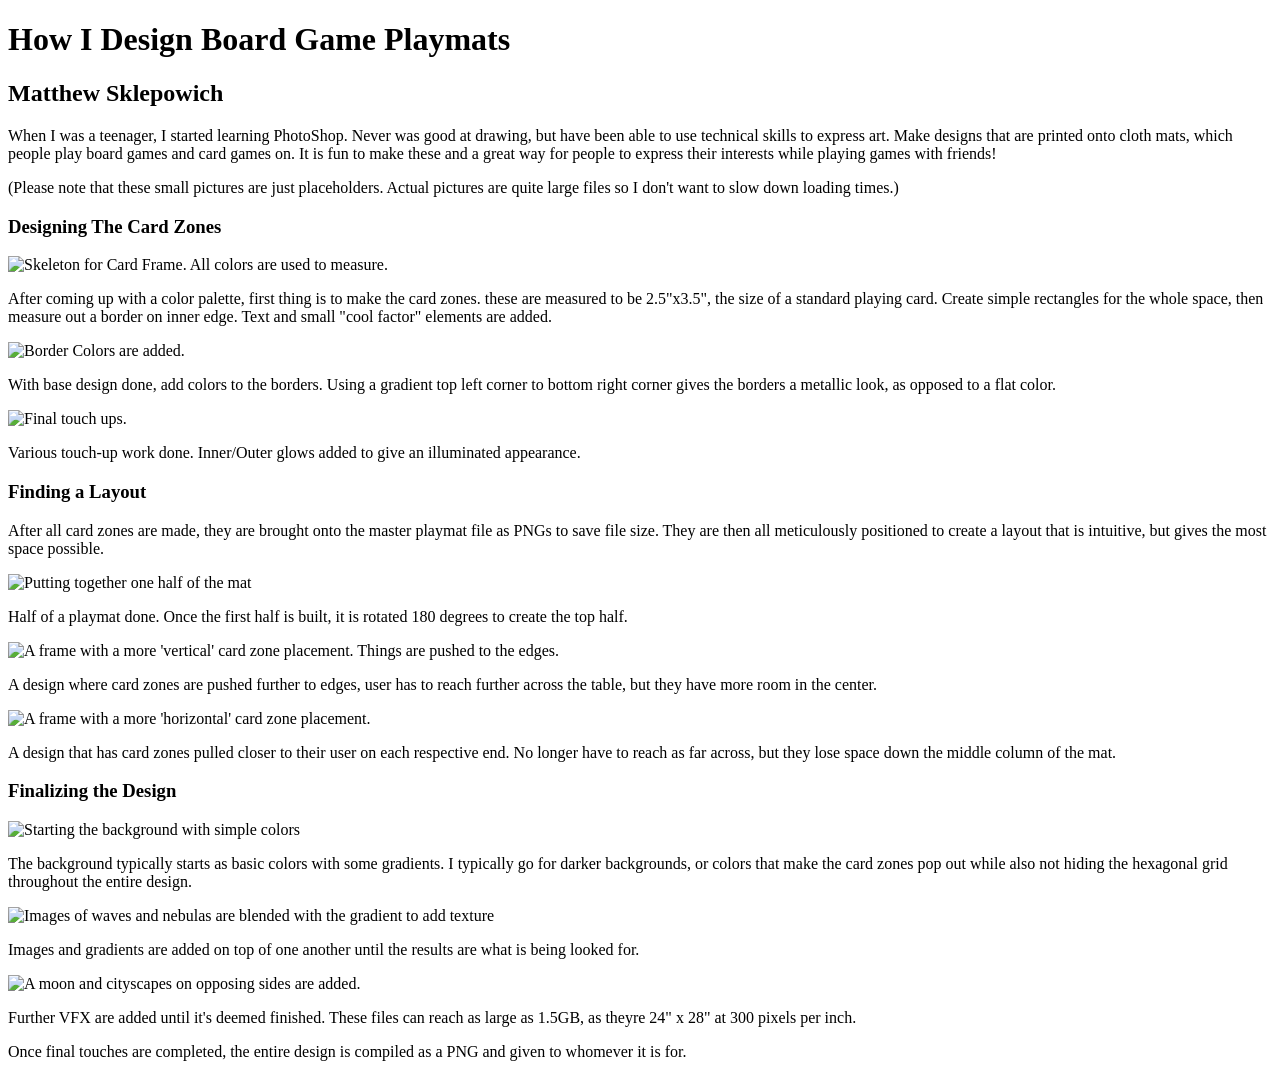
==== index.html @ 37812622 "index.html and images uploaded" ====
<!DOCTYPE html>
<html lang="en">
<head>
    <meta charset="UTF-8">
    <meta http-equiv="X-UA-Compatible" content="IE=edge">
    <meta name="viewport" content="width=device-width, initial-scale=1.0">
    <title>Board Game Production</title>
</head>
<body>
    <h1>How I Design Board Game Playmats</h1>
    <h2>Matthew Sklepowich</h2>

    <!-- Intro section, describe why I make these-->
    <div class="intro">
        <p>When I was a teenager, I started learning PhotoShop. Never was good at drawing, but have been able to use technical skills to express art. Make designs that are printed onto cloth mats, which people play board games and card games on. It is fun to make these and a great way for people to express their interests while playing games with friends!</p>
        <p>(Please note that these small pictures are just placeholders. Actual pictures are quite large files so I don't want to slow down loading times.)</p>
    </div>
    
    <!-- Card Zone Section, the process of making 1 specific zone-->
    <div class="cardzone">
        <h3>Designing The Card Zones</h3>
        <div class="left">
            <img src="/board-game-production/images/cc1preview.png" alt="Skeleton for Card Frame. All colors are used to measure.">
            <p>After coming up with a color palette, first thing is to make the card zones. these are measured to be 2.5"x3.5", the size of a standard playing card. Create simple rectangles for the whole space, then measure out a border on inner edge. Text and small "cool factor" elements are added.</p>
        </div>
        <div class="middle">
            <img src="/board-game-production/images/cc2preview.png" alt="Border Colors are added.">
            <p>With base design done, add colors to the borders. Using a gradient top left corner to bottom right corner gives the borders a metallic look, as opposed to a flat color.</p>
        </div>
        <div class="right">
            <img src="/board-game-production/images/cc3preview.png" alt="Final touch ups.">
            <p>Various touch-up work done. Inner/Outer glows added to give an illuminated appearance. </p>
        </div>
    </div>

    <!-- Playmat Layout Section, putting the pieces together-->
    <div class="pmlayout">
        <h3>Finding a Layout</h3>
        <p>After all card zones are made, they are brought onto the master playmat file as PNGs to save file size. They are then all meticulously positioned to create a layout that is intuitive, but gives the most space possible. </p>
        <div class="left">
            <img src="/board-game-production/images/halfplaymatpreview.png" alt="Putting together one half of the mat">
            <p>Half of a playmat done. Once the first half is built, it is rotated 180 degrees to create the top half.</p>
        </div>
        <div class="middle">
            <img src="/board-game-production/images/horizontalplaymatpreview.png" alt="A frame with a more 'vertical' card zone placement. Things are pushed to the edges.">
            <p>A design where card zones are pushed further to edges, user has to reach further across the table, but they have more room in the center.</p>
        </div>
        <div class="right">
            <img src="/board-game-production/images/verticalplaymatpreview.png" alt="A frame with a more 'horizontal' card zone placement.">
            <p>A design that has card zones pulled closer to their user on each respective end. No longer have to reach as far across, but they lose space down the middle column of the mat.</p>
        </div>
    </div>

    <!-- Finishing Touches Section-->
    <div class="touchup">
        <h3>Finalizing the Design</h3>
        <div class="left">
            <img src="/board-game-production/images/playmat1preview.png" alt="Starting the background with simple colors">
            <p>The background typically starts as basic colors with some gradients. I typically go for darker backgrounds, or colors that make the card zones pop out while also not hiding the hexagonal grid throughout the entire design.</p>
        </div>
        <div class="middle">
            <img src="/board-game-production/images/playmat2preview.png" alt="Images of waves and nebulas are blended with the gradient to add texture">
            <p>Images and gradients are added on top of one another until the results are what is being looked for.</p>
        </div>
        <div class="right">
            <img src="/board-game-production/images/playmat3preview.png" alt="A moon and cityscapes on opposing sides are added.">
            <p>Further VFX are added until it's deemed finished. These files can reach as large as 1.5GB, as theyre 24" x 28" at 300 pixels per inch.</p>
        </div>
        <p>Once final touches are completed, the entire design is compiled as a PNG and given to whomever it is for.</p>
    </div>
</body>
</html>
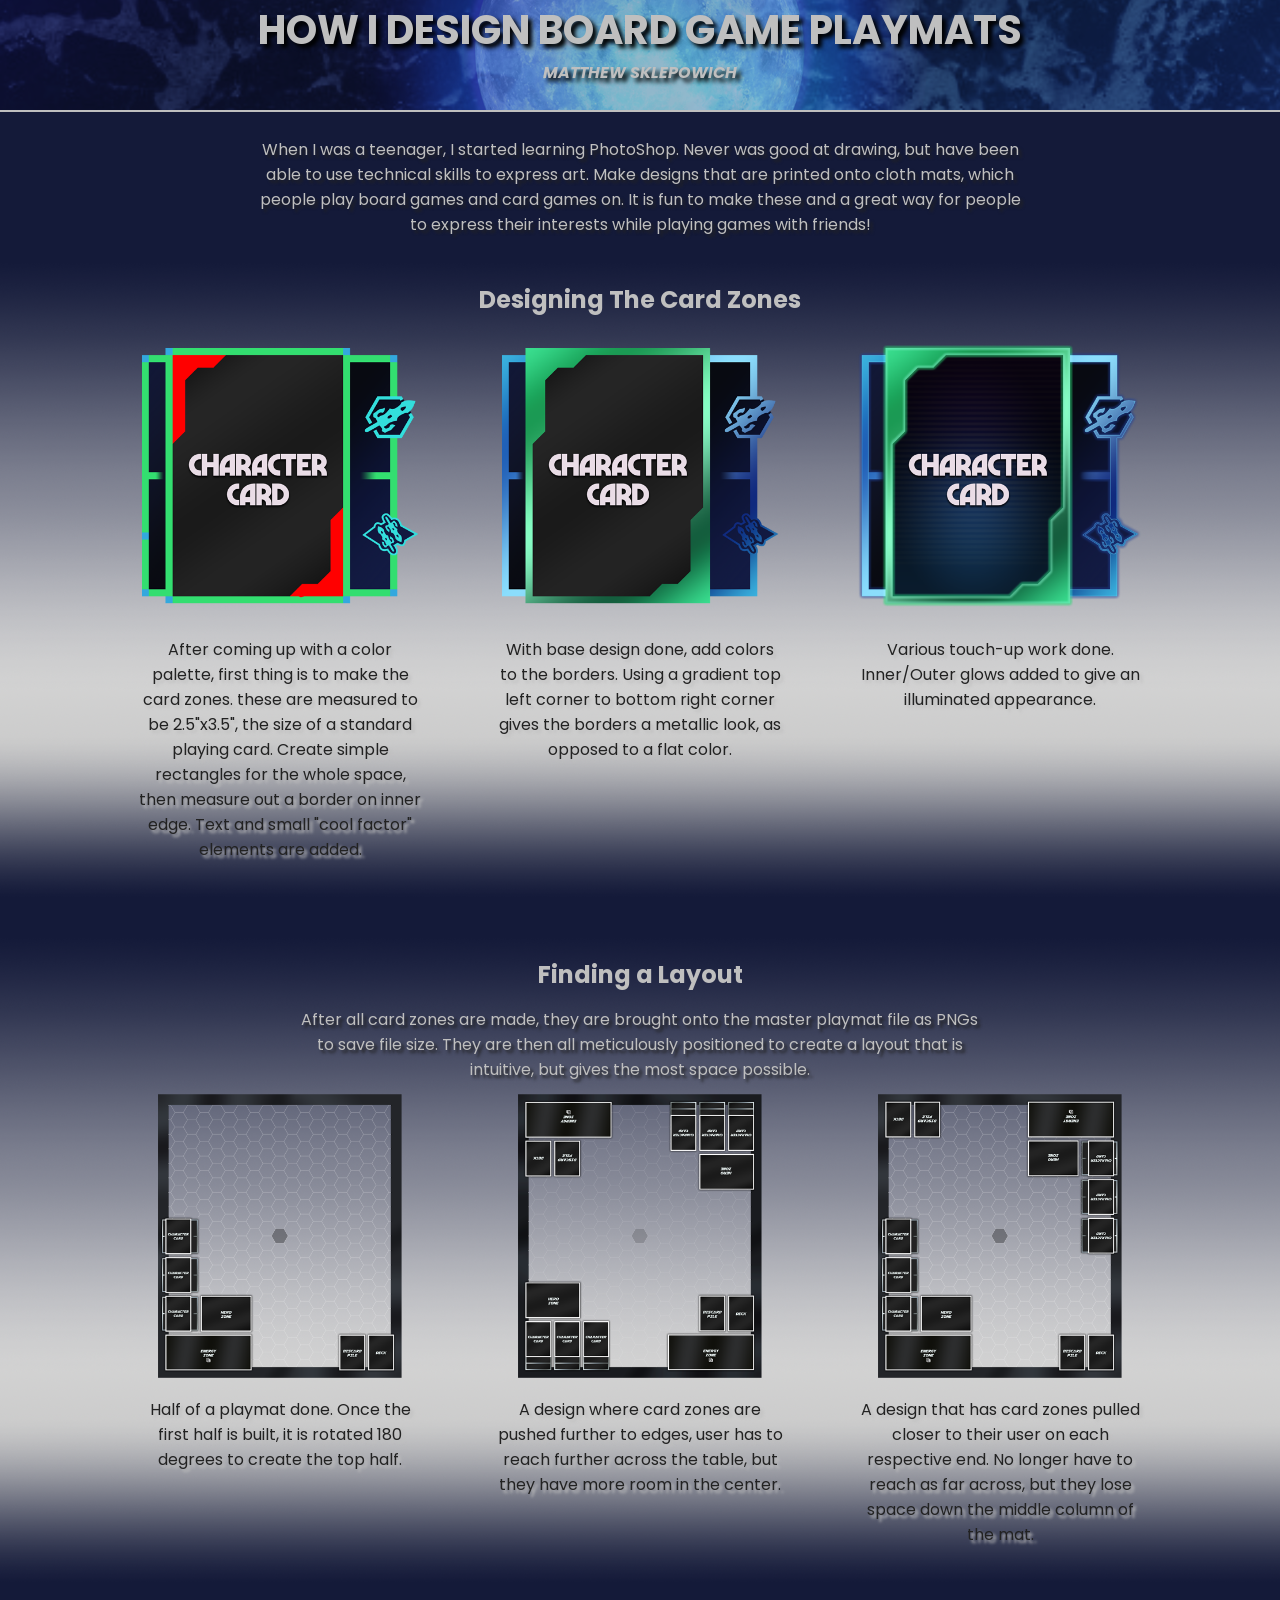
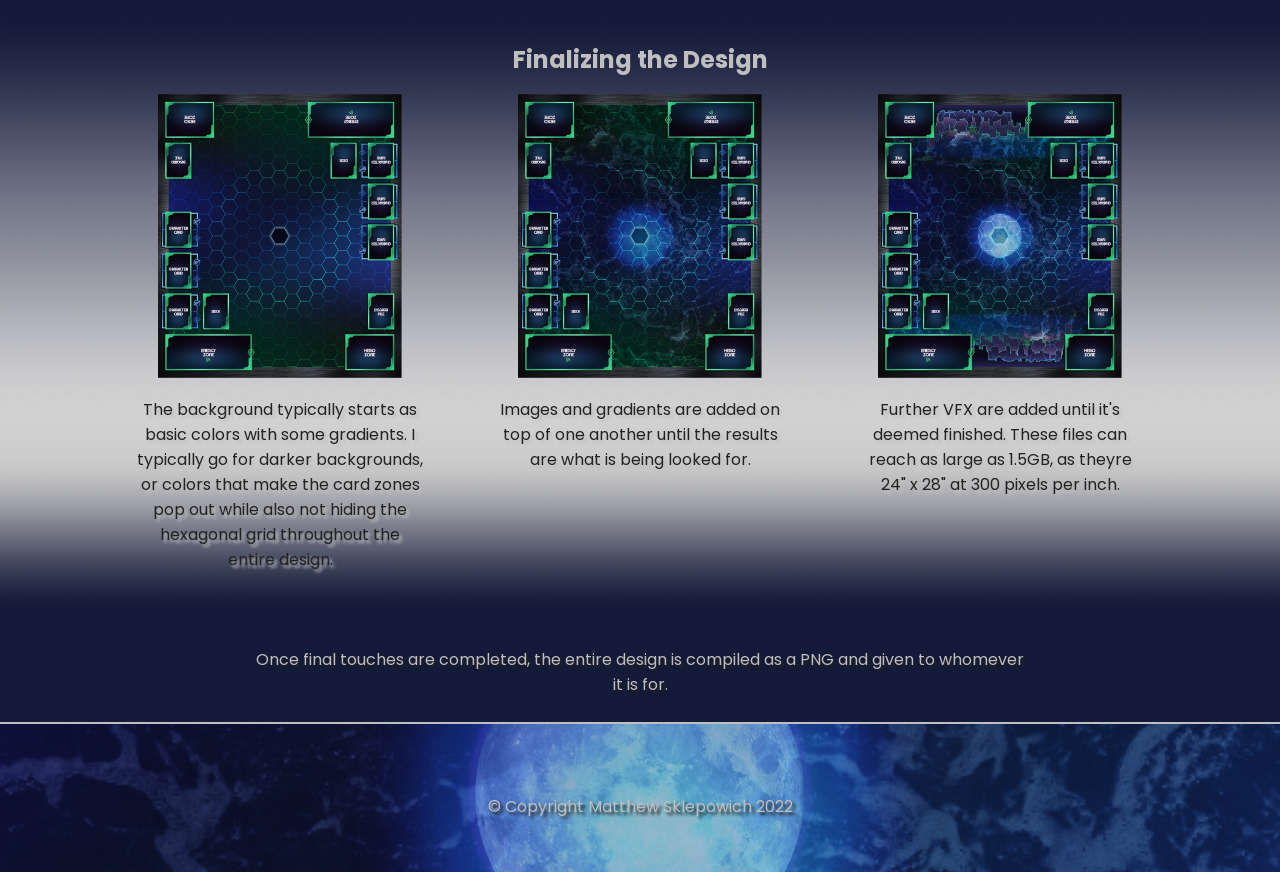
==== commit 853c0f7c: "CSS styling has been added." ====
--- a/index.html
+++ b/index.html
@@ -5,68 +5,74 @@
     <meta http-equiv="X-UA-Compatible" content="IE=edge">
     <meta name="viewport" content="width=device-width, initial-scale=1.0">
     <title>Board Game Production</title>
+    <link rel="stylesheet" href="css/styles.css">
+    <link rel="stylesheet" href="https://fonts.googleapis.com/css?family=Poppins">
 </head>
 <body>
-    <h1>How I Design Board Game Playmats</h1>
-    <h2>Matthew Sklepowich</h2>
+    <nav id="header">
+        <h1>How I Design Board Game Playmats</h1>
+        <h2>Matthew Sklepowich</h2>
+    </nav>
 
     <!-- Intro section, describe why I make these-->
-    <div class="intro">
+    <nav id="intro">
         <p>When I was a teenager, I started learning PhotoShop. Never was good at drawing, but have been able to use technical skills to express art. Make designs that are printed onto cloth mats, which people play board games and card games on. It is fun to make these and a great way for people to express their interests while playing games with friends!</p>
-        <p>(Please note that these small pictures are just placeholders. Actual pictures are quite large files so I don't want to slow down loading times.)</p>
-    </div>
+    </nav>
     
     <!-- Card Zone Section, the process of making 1 specific zone-->
-    <div class="cardzone">
-        <h3>Designing The Card Zones</h3>
+    <div class="row">
+        <h3 >Designing The Card Zones</h3>
         <div class="left">
-            <img src="/board-game-production/images/cc1preview.png" alt="Skeleton for Card Frame. All colors are used to measure.">
+            <img src="/images/cc1preview.png" alt="Skeleton for Card Frame. All colors are used to measure.">
             <p>After coming up with a color palette, first thing is to make the card zones. these are measured to be 2.5"x3.5", the size of a standard playing card. Create simple rectangles for the whole space, then measure out a border on inner edge. Text and small "cool factor" elements are added.</p>
         </div>
         <div class="middle">
-            <img src="/board-game-production/images/cc2preview.png" alt="Border Colors are added.">
+            <img src="/images/cc2preview.png" alt="Border Colors are added.">
             <p>With base design done, add colors to the borders. Using a gradient top left corner to bottom right corner gives the borders a metallic look, as opposed to a flat color.</p>
         </div>
         <div class="right">
-            <img src="/board-game-production/images/cc3preview.png" alt="Final touch ups.">
+            <img src="/images/cc3preview.png" alt="Final touch ups.">
             <p>Various touch-up work done. Inner/Outer glows added to give an illuminated appearance. </p>
         </div>
     </div>
 
     <!-- Playmat Layout Section, putting the pieces together-->
-    <div class="pmlayout">
+    <div class="row">
         <h3>Finding a Layout</h3>
-        <p>After all card zones are made, they are brought onto the master playmat file as PNGs to save file size. They are then all meticulously positioned to create a layout that is intuitive, but gives the most space possible. </p>
+        <p class="misc">After all card zones are made, they are brought onto the master playmat file as PNGs to save file size. They are then all meticulously positioned to create a layout that is intuitive, but gives the most space possible. </p>
         <div class="left">
-            <img src="/board-game-production/images/halfplaymatpreview.png" alt="Putting together one half of the mat">
+            <img src="/images/halfplaymatpreview.png" alt="Putting together one half of the mat">
             <p>Half of a playmat done. Once the first half is built, it is rotated 180 degrees to create the top half.</p>
         </div>
         <div class="middle">
-            <img src="/board-game-production/images/horizontalplaymatpreview.png" alt="A frame with a more 'vertical' card zone placement. Things are pushed to the edges.">
+            <img src="/images/horizontalplaymatpreview.png" alt="A frame with a more 'vertical' card zone placement. Things are pushed to the edges.">
             <p>A design where card zones are pushed further to edges, user has to reach further across the table, but they have more room in the center.</p>
         </div>
         <div class="right">
-            <img src="/board-game-production/images/verticalplaymatpreview.png" alt="A frame with a more 'horizontal' card zone placement.">
+            <img src="/images/verticalplaymatpreview.png" alt="A frame with a more 'horizontal' card zone placement.">
             <p>A design that has card zones pulled closer to their user on each respective end. No longer have to reach as far across, but they lose space down the middle column of the mat.</p>
         </div>
     </div>
 
     <!-- Finishing Touches Section-->
-    <div class="touchup">
+    <div class="row">
         <h3>Finalizing the Design</h3>
         <div class="left">
-            <img src="/board-game-production/images/playmat1preview.png" alt="Starting the background with simple colors">
+            <img src="/images/playmat1preview.png" alt="Starting the background with simple colors">
             <p>The background typically starts as basic colors with some gradients. I typically go for darker backgrounds, or colors that make the card zones pop out while also not hiding the hexagonal grid throughout the entire design.</p>
         </div>
         <div class="middle">
-            <img src="/board-game-production/images/playmat2preview.png" alt="Images of waves and nebulas are blended with the gradient to add texture">
+            <img src="/images/playmat2preview.png" alt="Images of waves and nebulas are blended with the gradient to add texture">
             <p>Images and gradients are added on top of one another until the results are what is being looked for.</p>
         </div>
         <div class="right">
-            <img src="/board-game-production/images/playmat3preview.png" alt="A moon and cityscapes on opposing sides are added.">
+            <img src="/images/playmat3preview.png" alt="A moon and cityscapes on opposing sides are added.">
             <p>Further VFX are added until it's deemed finished. These files can reach as large as 1.5GB, as theyre 24" x 28" at 300 pixels per inch.</p>
         </div>
-        <p>Once final touches are completed, the entire design is compiled as a PNG and given to whomever it is for.</p>
     </div>
+    <p class="misc">Once final touches are completed, the entire design is compiled as a PNG and given to whomever it is for.</p>
+    <nav id="footer">
+        <p>&copy; Copyright Matthew Sklepowich 2022</p>
+    </nav>
 </body>
 </html>
--- a/css/styles.css
+++ b/css/styles.css
@@ -0,0 +1,115 @@
+*{
+    box-sizing: border-box;
+    margin: 0;
+    padding: 0;
+    font-family: 'Poppins', sans-serif;;
+}
+
+body {
+    background-color: #141a39;;
+}
+
+#header{
+    background: url('../images/header_banner.png') no-repeat;
+    background-size: auto;
+    background-position: center;
+    border-bottom: 2px solid #bfbfbf;
+    margin-bottom: 25px;
+}
+
+/** HEADER **/
+h1, h2{
+    font-size:2.5em;
+    text-transform: uppercase;
+    text-align: center;
+    margin: 25px, 0, 25px, 0;
+    color: #bfbfbf;
+    text-shadow: 4px 4px 4px #000;
+}
+
+h2{
+    font-size: 1em;
+    font-style: italic;
+    margin-bottom: 25px;
+}
+
+#intro p{
+    width: 60%;
+    text-align: center;
+    margin-left: 20%;
+    margin-bottom: 25px;
+    color: #bfbfbf;
+    text-shadow: 3px 3px 3px #222;
+}
+/** BODY **/
+h3{
+    font-size: 1.5em;
+    text-align: center;
+    margin-bottom: 15px;
+    margin-top: 10px;
+    color: #bfbfbf;
+    font-style: bold;
+}
+
+.row{
+    width:100%;
+    padding: 10px 5% 10px 5%;
+    margin-bottom: 40px;
+    /**background-image: linear-gradient(rgba(255,0,0,0), rgba(191,191,191,0.8));**/
+    background: url('../images/background.png') repeat-x;
+    background-size: contain;
+    overflow: hidden;
+}
+
+.left, .middle, .right{
+    float: left;
+    width: 25%;
+    margin-right: 6.25%;
+}
+
+.left{
+    margin-left: 6.25%;
+}
+
+.left img, .middle img, .right img {
+    width: 100%;
+    height: 100%;
+    margin-bottom: 10px;
+}
+
+.left p, .middle p, .right p {
+    width: 100%;
+    height: 100%;
+    margin-bottom: 25px;
+    text-align: center;
+    color: #222;
+    text-shadow: 3px 3px 3px #bfbfbf;
+
+}
+
+.misc{
+    width: 60%;
+    text-align: center;
+    margin-left: 20%;
+    margin-bottom: 10px;
+    color: #bfbfbf;
+    text-shadow: 3px 3px 3px #222;
+}
+
+/** FOOTER **/
+#footer{
+    background: url('../images/header_banner.png') no-repeat;
+    background-size: auto;
+    background-position: center;
+    border-top: 2px solid #bfbfbf;
+    padding: 15px, 0, 15px, 0;
+    margin-top: 25px;
+    height: 150px;
+}
+
+#footer p{
+    padding-top: 70px;
+    text-align: center;
+    color: #bfbfbf;
+    text-shadow: 3px 3px 3px #222;
+}
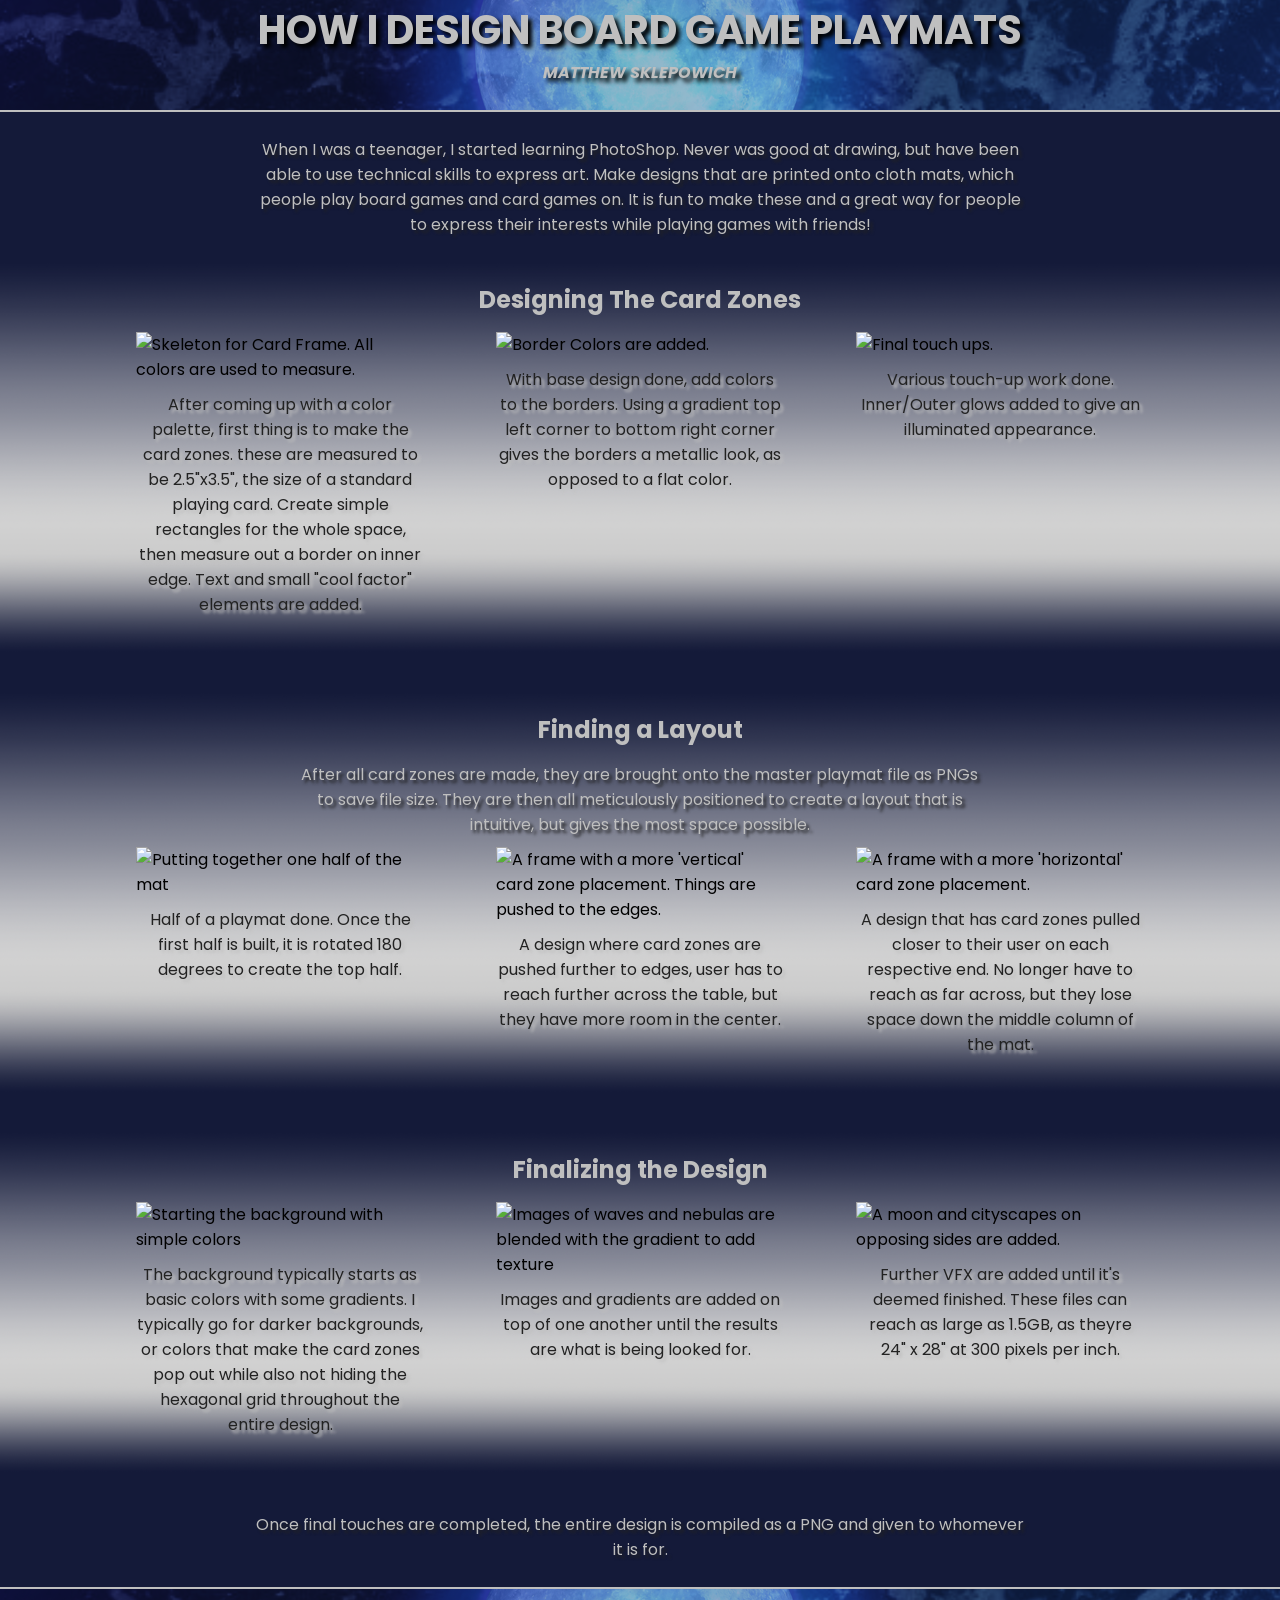
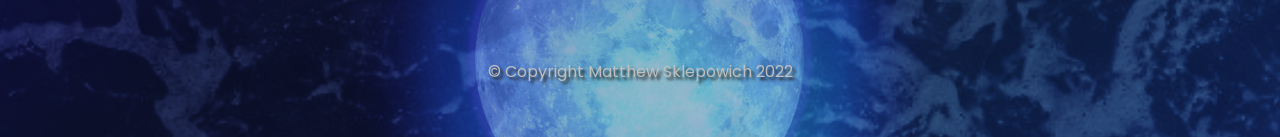
==== commit c18a433f: "image file paths are annoying, hopefully this fixes this again" ====
--- a/index.html
+++ b/index.html
@@ -5,7 +5,7 @@
     <meta http-equiv="X-UA-Compatible" content="IE=edge">
     <meta name="viewport" content="width=device-width, initial-scale=1.0">
     <title>Board Game Production</title>
-    <link rel="stylesheet" href="css/styles.css">
+    <link rel="stylesheet" href="/css/styles.css">
     <link rel="stylesheet" href="https://fonts.googleapis.com/css?family=Poppins">
 </head>
 <body>
@@ -23,15 +23,15 @@
     <div class="row">
         <h3 >Designing The Card Zones</h3>
         <div class="left">
-            <img src="/images/cc1preview.png" alt="Skeleton for Card Frame. All colors are used to measure.">
+            <img src="/board-game-production/images/cc1preview.png" alt="Skeleton for Card Frame. All colors are used to measure.">
             <p>After coming up with a color palette, first thing is to make the card zones. these are measured to be 2.5"x3.5", the size of a standard playing card. Create simple rectangles for the whole space, then measure out a border on inner edge. Text and small "cool factor" elements are added.</p>
         </div>
         <div class="middle">
-            <img src="/images/cc2preview.png" alt="Border Colors are added.">
+            <img src="board-game-production/images/cc2preview.png" alt="Border Colors are added.">
             <p>With base design done, add colors to the borders. Using a gradient top left corner to bottom right corner gives the borders a metallic look, as opposed to a flat color.</p>
         </div>
         <div class="right">
-            <img src="/images/cc3preview.png" alt="Final touch ups.">
+            <img src="board-game-production/images/cc3preview.png" alt="Final touch ups.">
             <p>Various touch-up work done. Inner/Outer glows added to give an illuminated appearance. </p>
         </div>
     </div>
@@ -41,15 +41,15 @@
         <h3>Finding a Layout</h3>
         <p class="misc">After all card zones are made, they are brought onto the master playmat file as PNGs to save file size. They are then all meticulously positioned to create a layout that is intuitive, but gives the most space possible. </p>
         <div class="left">
-            <img src="/images/halfplaymatpreview.png" alt="Putting together one half of the mat">
+            <img src="board-game-production/images/halfplaymatpreview.png" alt="Putting together one half of the mat">
             <p>Half of a playmat done. Once the first half is built, it is rotated 180 degrees to create the top half.</p>
         </div>
         <div class="middle">
-            <img src="/images/horizontalplaymatpreview.png" alt="A frame with a more 'vertical' card zone placement. Things are pushed to the edges.">
+            <img src="board-game-production/images/horizontalplaymatpreview.png" alt="A frame with a more 'vertical' card zone placement. Things are pushed to the edges.">
             <p>A design where card zones are pushed further to edges, user has to reach further across the table, but they have more room in the center.</p>
         </div>
         <div class="right">
-            <img src="/images/verticalplaymatpreview.png" alt="A frame with a more 'horizontal' card zone placement.">
+            <img src="board-game-production/images/verticalplaymatpreview.png" alt="A frame with a more 'horizontal' card zone placement.">
             <p>A design that has card zones pulled closer to their user on each respective end. No longer have to reach as far across, but they lose space down the middle column of the mat.</p>
         </div>
     </div>
@@ -58,15 +58,15 @@
     <div class="row">
         <h3>Finalizing the Design</h3>
         <div class="left">
-            <img src="/images/playmat1preview.png" alt="Starting the background with simple colors">
+            <img src="board-game-production/images/playmat1preview.png" alt="Starting the background with simple colors">
             <p>The background typically starts as basic colors with some gradients. I typically go for darker backgrounds, or colors that make the card zones pop out while also not hiding the hexagonal grid throughout the entire design.</p>
         </div>
         <div class="middle">
-            <img src="/images/playmat2preview.png" alt="Images of waves and nebulas are blended with the gradient to add texture">
+            <img src="board-game-production/images/playmat2preview.png" alt="Images of waves and nebulas are blended with the gradient to add texture">
             <p>Images and gradients are added on top of one another until the results are what is being looked for.</p>
         </div>
         <div class="right">
-            <img src="/images/playmat3preview.png" alt="A moon and cityscapes on opposing sides are added.">
+            <img src="board-game-production/images/playmat3preview.png" alt="A moon and cityscapes on opposing sides are added.">
             <p>Further VFX are added until it's deemed finished. These files can reach as large as 1.5GB, as theyre 24" x 28" at 300 pixels per inch.</p>
         </div>
     </div>
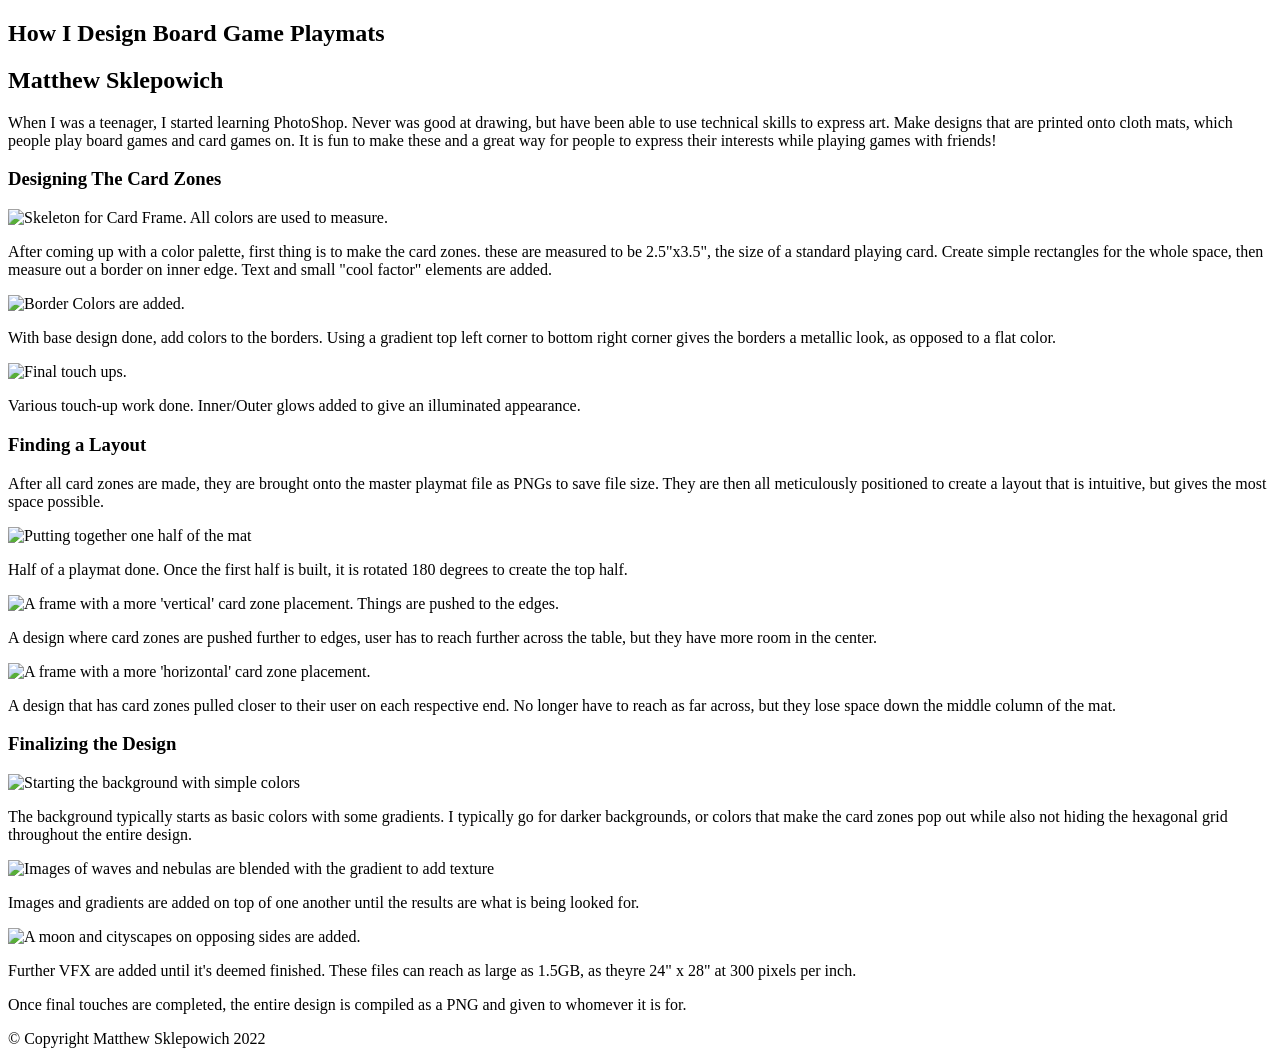
==== commit 83a5e87b: "fixing images/css not loading" ====
--- a/index.html
+++ b/index.html
@@ -5,7 +5,7 @@
     <meta http-equiv="X-UA-Compatible" content="IE=edge">
     <meta name="viewport" content="width=device-width, initial-scale=1.0">
     <title>Board Game Production</title>
-    <link rel="stylesheet" href="/css/styles.css">
+    <link rel="stylesheet" href="/board-game-production/css/styles.css">
     <link rel="stylesheet" href="https://fonts.googleapis.com/css?family=Poppins">
 </head>
 <body>
@@ -27,11 +27,11 @@
             <p>After coming up with a color palette, first thing is to make the card zones. these are measured to be 2.5"x3.5", the size of a standard playing card. Create simple rectangles for the whole space, then measure out a border on inner edge. Text and small "cool factor" elements are added.</p>
         </div>
         <div class="middle">
-            <img src="board-game-production/images/cc2preview.png" alt="Border Colors are added.">
+            <img src="/board-game-production/images/cc2preview.png" alt="Border Colors are added.">
             <p>With base design done, add colors to the borders. Using a gradient top left corner to bottom right corner gives the borders a metallic look, as opposed to a flat color.</p>
         </div>
         <div class="right">
-            <img src="board-game-production/images/cc3preview.png" alt="Final touch ups.">
+            <img src="/board-game-production/images/cc3preview.png" alt="Final touch ups.">
             <p>Various touch-up work done. Inner/Outer glows added to give an illuminated appearance. </p>
         </div>
     </div>
@@ -41,15 +41,15 @@
         <h3>Finding a Layout</h3>
         <p class="misc">After all card zones are made, they are brought onto the master playmat file as PNGs to save file size. They are then all meticulously positioned to create a layout that is intuitive, but gives the most space possible. </p>
         <div class="left">
-            <img src="board-game-production/images/halfplaymatpreview.png" alt="Putting together one half of the mat">
+            <img src="/board-game-production/images/halfplaymatpreview.png" alt="Putting together one half of the mat">
             <p>Half of a playmat done. Once the first half is built, it is rotated 180 degrees to create the top half.</p>
         </div>
         <div class="middle">
-            <img src="board-game-production/images/horizontalplaymatpreview.png" alt="A frame with a more 'vertical' card zone placement. Things are pushed to the edges.">
+            <img src="/board-game-production/images/horizontalplaymatpreview.png" alt="A frame with a more 'vertical' card zone placement. Things are pushed to the edges.">
             <p>A design where card zones are pushed further to edges, user has to reach further across the table, but they have more room in the center.</p>
         </div>
         <div class="right">
-            <img src="board-game-production/images/verticalplaymatpreview.png" alt="A frame with a more 'horizontal' card zone placement.">
+            <img src="/board-game-production/images/verticalplaymatpreview.png" alt="A frame with a more 'horizontal' card zone placement.">
             <p>A design that has card zones pulled closer to their user on each respective end. No longer have to reach as far across, but they lose space down the middle column of the mat.</p>
         </div>
     </div>
@@ -58,15 +58,15 @@
     <div class="row">
         <h3>Finalizing the Design</h3>
         <div class="left">
-            <img src="board-game-production/images/playmat1preview.png" alt="Starting the background with simple colors">
+            <img src="/board-game-production/images/playmat1preview.png" alt="Starting the background with simple colors">
             <p>The background typically starts as basic colors with some gradients. I typically go for darker backgrounds, or colors that make the card zones pop out while also not hiding the hexagonal grid throughout the entire design.</p>
         </div>
         <div class="middle">
-            <img src="board-game-production/images/playmat2preview.png" alt="Images of waves and nebulas are blended with the gradient to add texture">
+            <img src="/board-game-production/images/playmat2preview.png" alt="Images of waves and nebulas are blended with the gradient to add texture">
             <p>Images and gradients are added on top of one another until the results are what is being looked for.</p>
         </div>
         <div class="right">
-            <img src="board-game-production/images/playmat3preview.png" alt="A moon and cityscapes on opposing sides are added.">
+            <img src="/board-game-production/images/playmat3preview.png" alt="A moon and cityscapes on opposing sides are added.">
             <p>Further VFX are added until it's deemed finished. These files can reach as large as 1.5GB, as theyre 24" x 28" at 300 pixels per inch.</p>
         </div>
     </div>
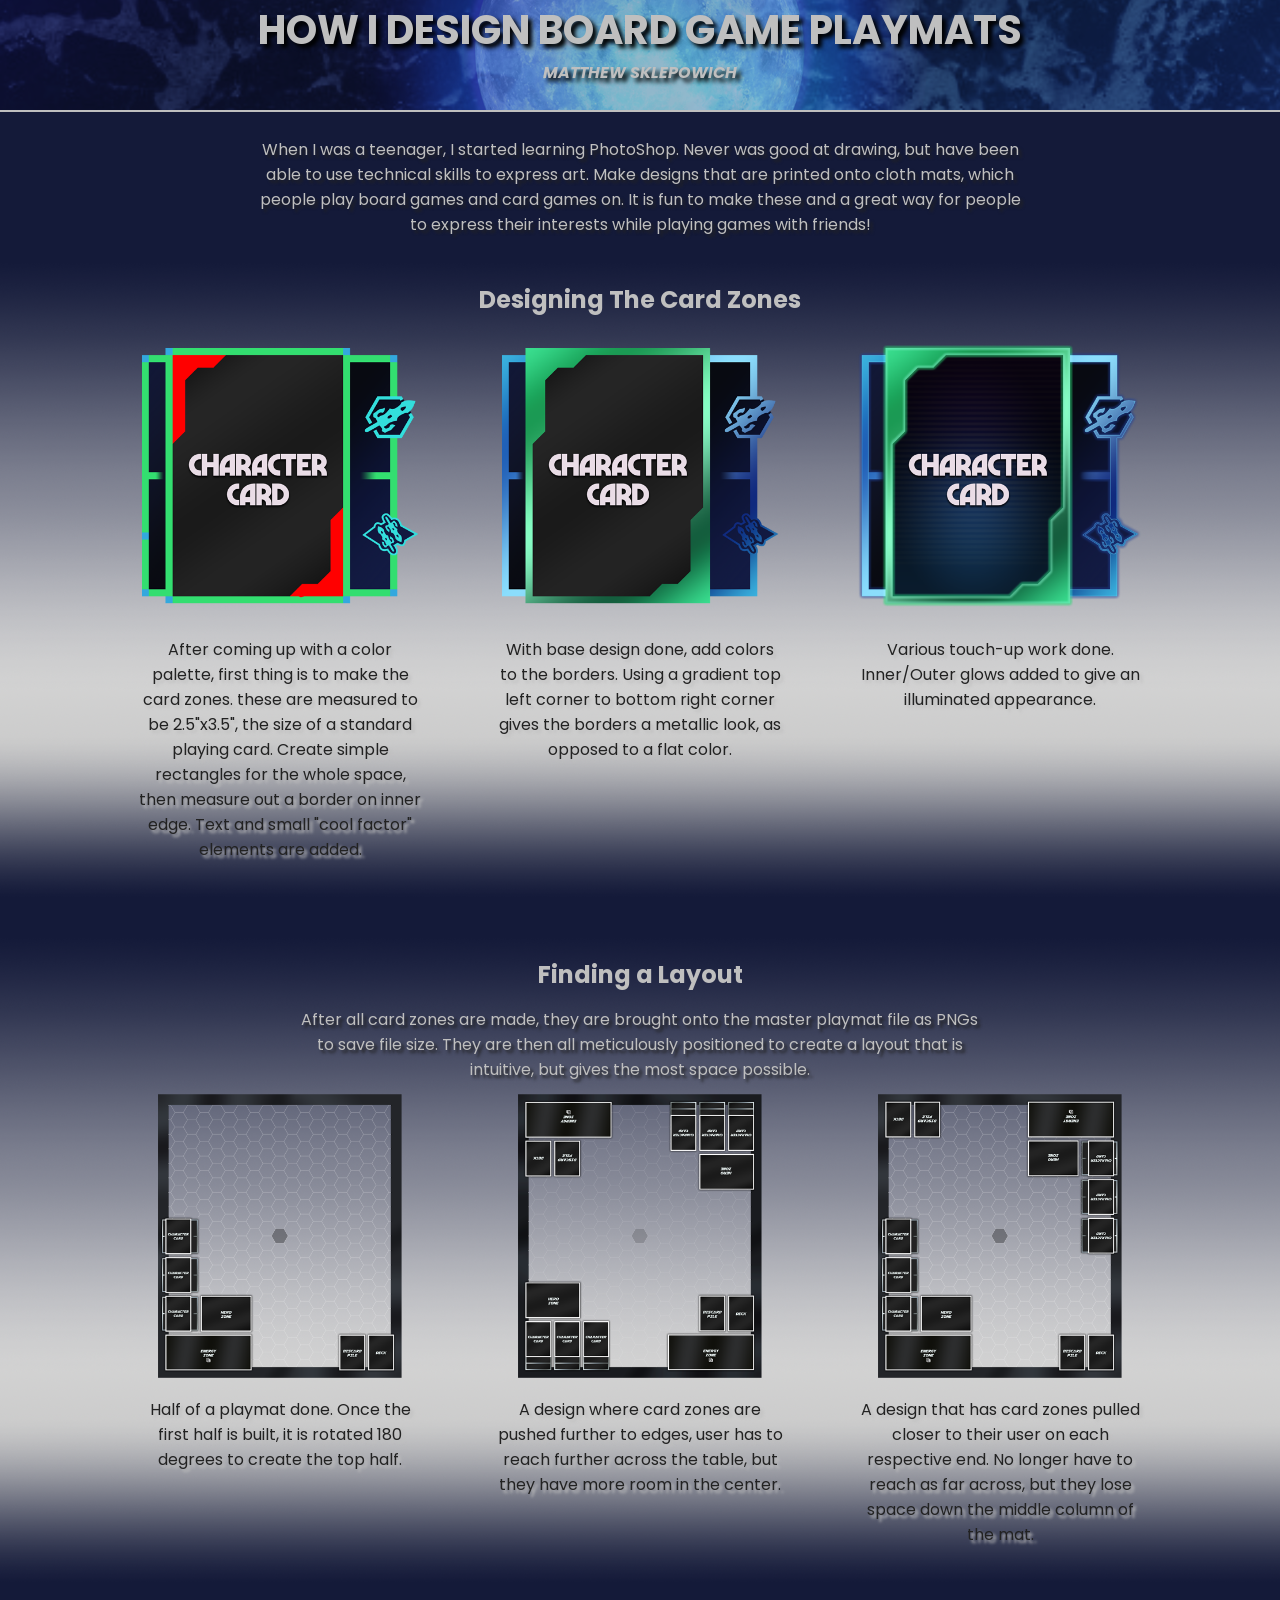
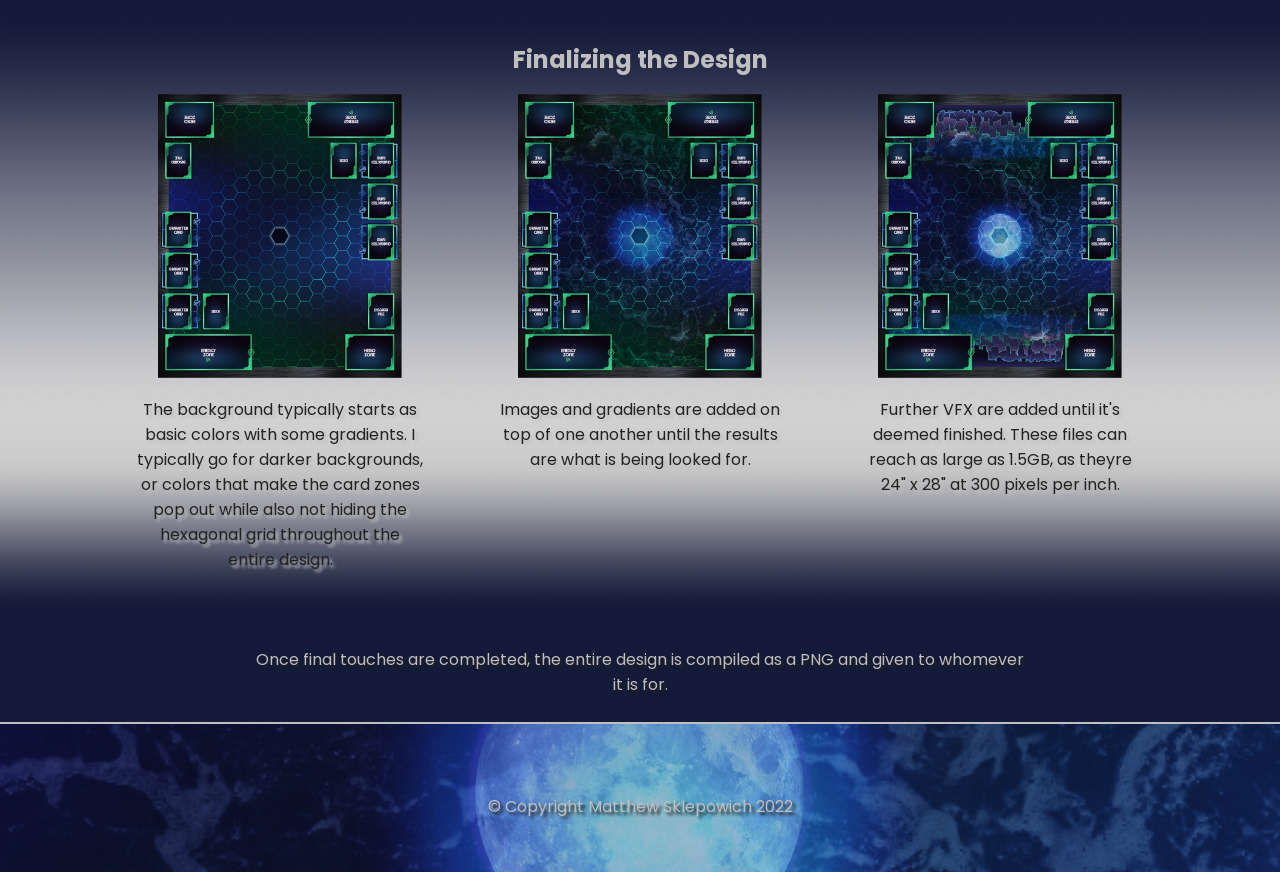
==== commit 1e7283cb: "got image paths correctly working" ====
--- a/index.html
+++ b/index.html
@@ -5,7 +5,7 @@
     <meta http-equiv="X-UA-Compatible" content="IE=edge">
     <meta name="viewport" content="width=device-width, initial-scale=1.0">
     <title>Board Game Production</title>
-    <link rel="stylesheet" href="/board-game-production/css/styles.css">
+    <link rel="stylesheet" href="css/styles.css">
     <link rel="stylesheet" href="https://fonts.googleapis.com/css?family=Poppins">
 </head>
 <body>
@@ -23,15 +23,15 @@
     <div class="row">
         <h3 >Designing The Card Zones</h3>
         <div class="left">
-            <img src="/board-game-production/images/cc1preview.png" alt="Skeleton for Card Frame. All colors are used to measure.">
+            <img src="images/cc1preview.png" alt="Skeleton for Card Frame. All colors are used to measure.">
             <p>After coming up with a color palette, first thing is to make the card zones. these are measured to be 2.5"x3.5", the size of a standard playing card. Create simple rectangles for the whole space, then measure out a border on inner edge. Text and small "cool factor" elements are added.</p>
         </div>
         <div class="middle">
-            <img src="/board-game-production/images/cc2preview.png" alt="Border Colors are added.">
+            <img src="images/cc2preview.png" alt="Border Colors are added.">
             <p>With base design done, add colors to the borders. Using a gradient top left corner to bottom right corner gives the borders a metallic look, as opposed to a flat color.</p>
         </div>
         <div class="right">
-            <img src="/board-game-production/images/cc3preview.png" alt="Final touch ups.">
+            <img src="images/cc3preview.png" alt="Final touch ups.">
             <p>Various touch-up work done. Inner/Outer glows added to give an illuminated appearance. </p>
         </div>
     </div>
@@ -41,15 +41,15 @@
         <h3>Finding a Layout</h3>
         <p class="misc">After all card zones are made, they are brought onto the master playmat file as PNGs to save file size. They are then all meticulously positioned to create a layout that is intuitive, but gives the most space possible. </p>
         <div class="left">
-            <img src="/board-game-production/images/halfplaymatpreview.png" alt="Putting together one half of the mat">
+            <img src="images/halfplaymatpreview.png" alt="Putting together one half of the mat">
             <p>Half of a playmat done. Once the first half is built, it is rotated 180 degrees to create the top half.</p>
         </div>
         <div class="middle">
-            <img src="/board-game-production/images/horizontalplaymatpreview.png" alt="A frame with a more 'vertical' card zone placement. Things are pushed to the edges.">
+            <img src="images/horizontalplaymatpreview.png" alt="A frame with a more 'vertical' card zone placement. Things are pushed to the edges.">
             <p>A design where card zones are pushed further to edges, user has to reach further across the table, but they have more room in the center.</p>
         </div>
         <div class="right">
-            <img src="/board-game-production/images/verticalplaymatpreview.png" alt="A frame with a more 'horizontal' card zone placement.">
+            <img src="images/verticalplaymatpreview.png" alt="A frame with a more 'horizontal' card zone placement.">
             <p>A design that has card zones pulled closer to their user on each respective end. No longer have to reach as far across, but they lose space down the middle column of the mat.</p>
         </div>
     </div>
@@ -58,15 +58,15 @@
     <div class="row">
         <h3>Finalizing the Design</h3>
         <div class="left">
-            <img src="/board-game-production/images/playmat1preview.png" alt="Starting the background with simple colors">
+            <img src="images/playmat1preview.png" alt="Starting the background with simple colors">
             <p>The background typically starts as basic colors with some gradients. I typically go for darker backgrounds, or colors that make the card zones pop out while also not hiding the hexagonal grid throughout the entire design.</p>
         </div>
         <div class="middle">
-            <img src="/board-game-production/images/playmat2preview.png" alt="Images of waves and nebulas are blended with the gradient to add texture">
+            <img src="images/playmat2preview.png" alt="Images of waves and nebulas are blended with the gradient to add texture">
             <p>Images and gradients are added on top of one another until the results are what is being looked for.</p>
         </div>
         <div class="right">
-            <img src="/board-game-production/images/playmat3preview.png" alt="A moon and cityscapes on opposing sides are added.">
+            <img src="images/playmat3preview.png" alt="A moon and cityscapes on opposing sides are added.">
             <p>Further VFX are added until it's deemed finished. These files can reach as large as 1.5GB, as theyre 24" x 28" at 300 pixels per inch.</p>
         </div>
     </div>
--- a/css/styles.css
+++ b/css/styles.css
@@ -0,0 +1,115 @@
+*{
+    box-sizing: border-box;
+    margin: 0;
+    padding: 0;
+    font-family: 'Poppins', sans-serif;;
+}
+
+body {
+    background-color: #141a39;;
+}
+
+#header{
+    background: url('../images/header_banner.png') no-repeat;
+    background-size: auto;
+    background-position: center;
+    border-bottom: 2px solid #bfbfbf;
+    margin-bottom: 25px;
+}
+
+/** HEADER **/
+h1, h2{
+    font-size:2.5em;
+    text-transform: uppercase;
+    text-align: center;
+    margin: 25px, 0, 25px, 0;
+    color: #bfbfbf;
+    text-shadow: 4px 4px 4px #000;
+}
+
+h2{
+    font-size: 1em;
+    font-style: italic;
+    margin-bottom: 25px;
+}
+
+#intro p{
+    width: 60%;
+    text-align: center;
+    margin-left: 20%;
+    margin-bottom: 25px;
+    color: #bfbfbf;
+    text-shadow: 3px 3px 3px #222;
+}
+/** BODY **/
+h3{
+    font-size: 1.5em;
+    text-align: center;
+    margin-bottom: 15px;
+    margin-top: 10px;
+    color: #bfbfbf;
+    font-style: bold;
+}
+
+.row{
+    width:100%;
+    padding: 10px 5% 10px 5%;
+    margin-bottom: 40px;
+    /**background-image: linear-gradient(rgba(255,0,0,0), rgba(191,191,191,0.8));**/
+    background: url('../images/background.png') repeat-x;
+    background-size: contain;
+    overflow: hidden;
+}
+
+.left, .middle, .right{
+    float: left;
+    width: 25%;
+    margin-right: 6.25%;
+}
+
+.left{
+    margin-left: 6.25%;
+}
+
+.left img, .middle img, .right img {
+    width: 100%;
+    height: 100%;
+    margin-bottom: 10px;
+}
+
+.left p, .middle p, .right p {
+    width: 100%;
+    height: 100%;
+    margin-bottom: 25px;
+    text-align: center;
+    color: #222;
+    text-shadow: 3px 3px 3px #bfbfbf;
+
+}
+
+.misc{
+    width: 60%;
+    text-align: center;
+    margin-left: 20%;
+    margin-bottom: 10px;
+    color: #bfbfbf;
+    text-shadow: 3px 3px 3px #222;
+}
+
+/** FOOTER **/
+#footer{
+    background: url('../images/header_banner.png') no-repeat;
+    background-size: auto;
+    background-position: center;
+    border-top: 2px solid #bfbfbf;
+    padding: 15px, 0, 15px, 0;
+    margin-top: 25px;
+    height: 150px;
+}
+
+#footer p{
+    padding-top: 70px;
+    text-align: center;
+    color: #bfbfbf;
+    text-shadow: 3px 3px 3px #222;
+}
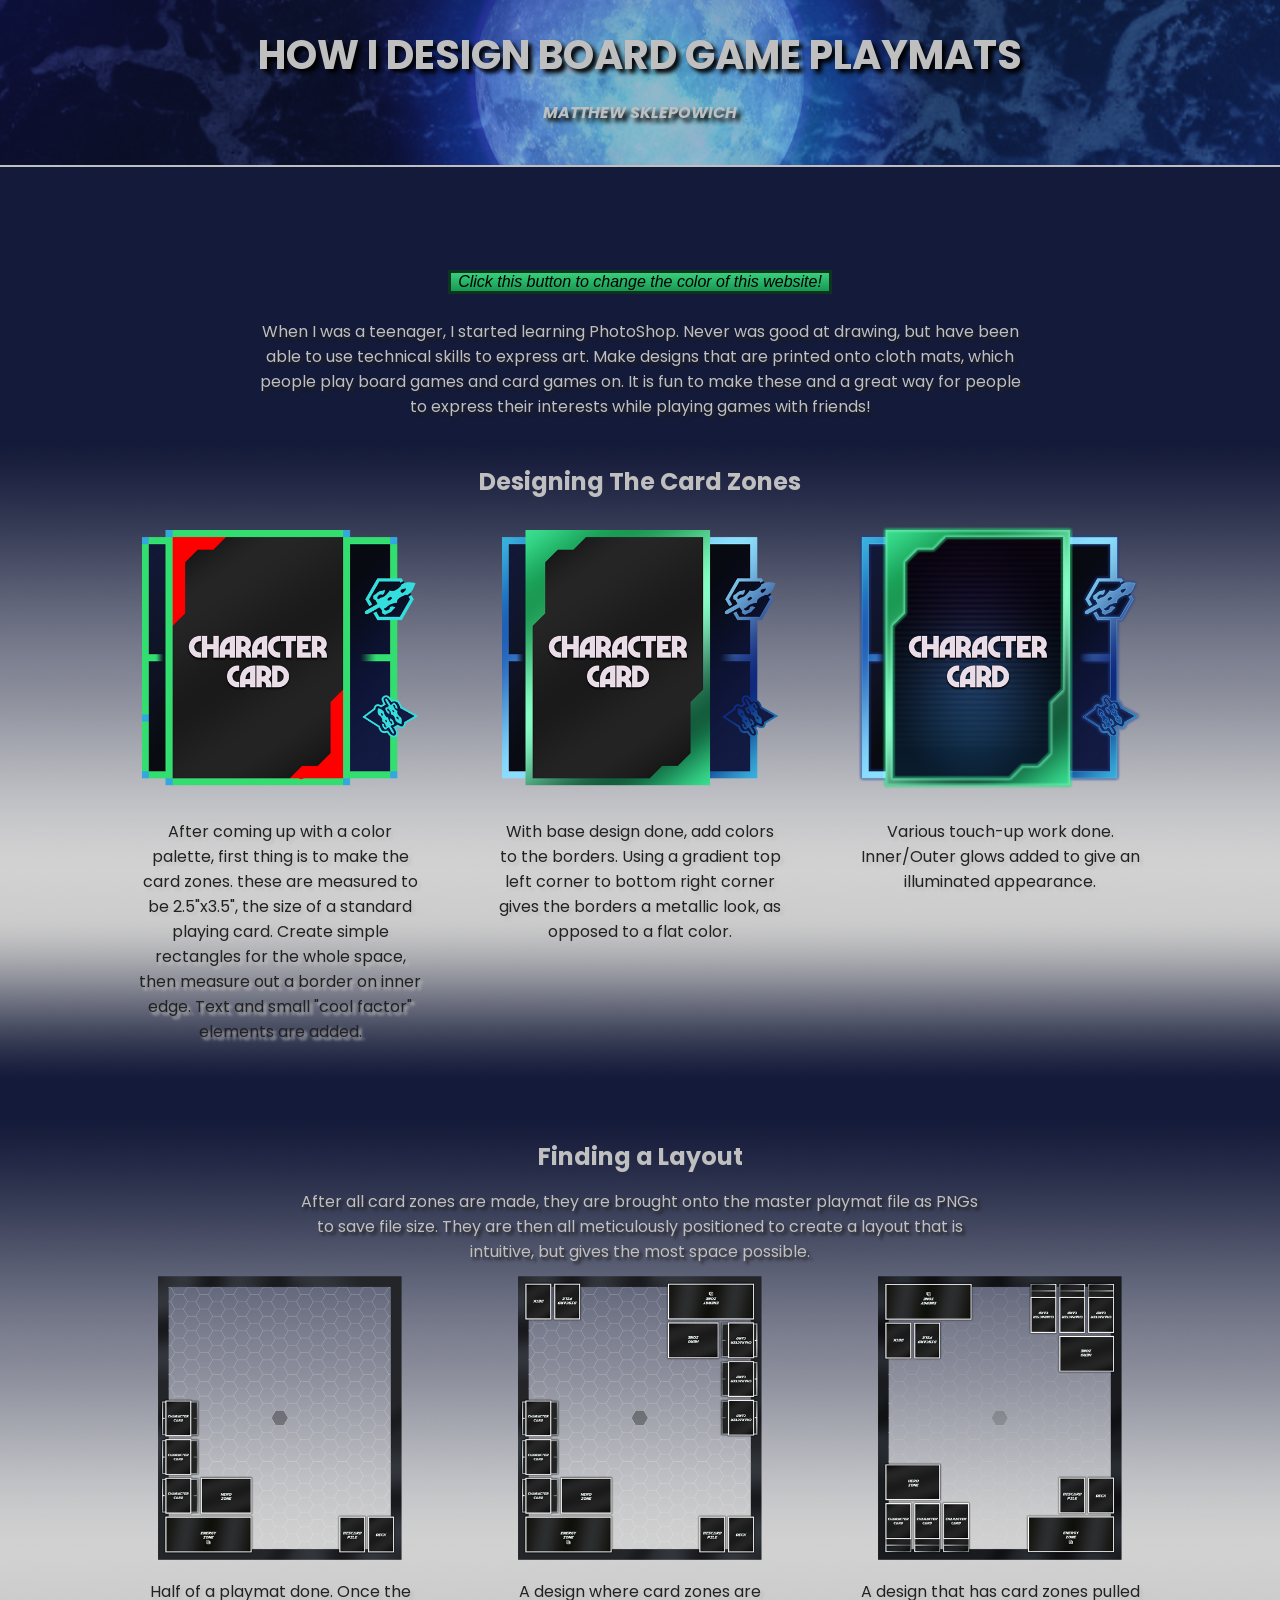
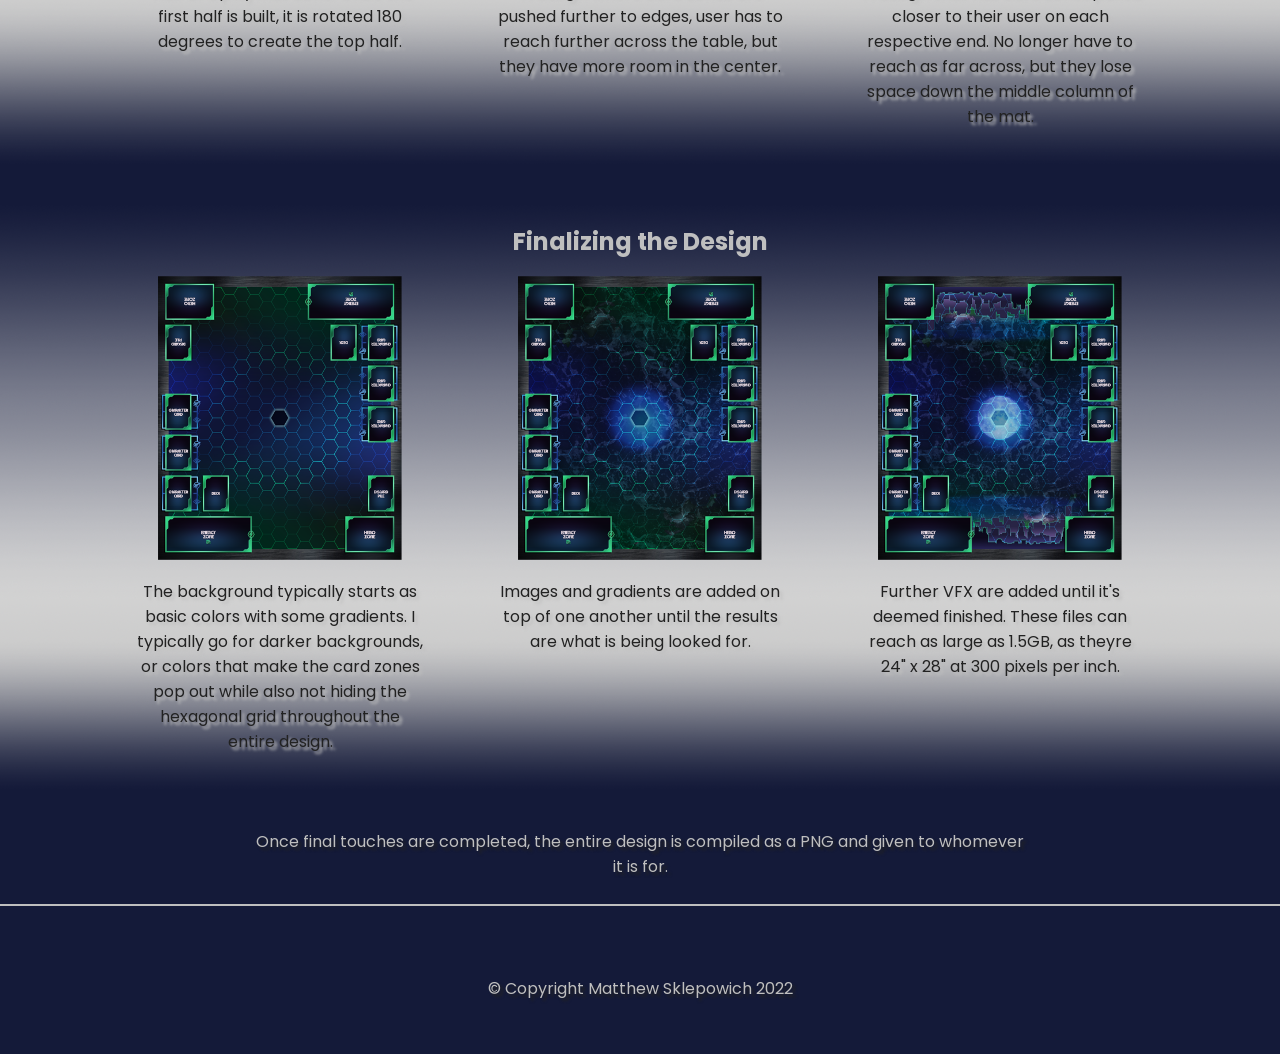
==== commit 8ad78410: "added dynamic features with javascript for module 6" ====
--- a/index.html
+++ b/index.html
@@ -8,16 +8,19 @@
     <link rel="stylesheet" href="css/styles.css">
     <link rel="stylesheet" href="https://fonts.googleapis.com/css?family=Poppins">
 </head>
-<body>
-    <nav id="header">
+<body class="colorchange">
+    <nav id="nav" class="colorchange">
         <h1>How I Design Board Game Playmats</h1>
         <h2>Matthew Sklepowich</h2>
     </nav>
+    <nav class="proxy"></nav>
 
     <!-- Intro section, describe why I make these-->
-    <nav id="intro">
+    <div id="intro">
+        <button class="colorchange" onclick="colorChange()">Click this button to change the color of this website!</button>
         <p>When I was a teenager, I started learning PhotoShop. Never was good at drawing, but have been able to use technical skills to express art. Make designs that are printed onto cloth mats, which people play board games and card games on. It is fun to make these and a great way for people to express their interests while playing games with friends!</p>
-    </nav>
+
+    </div>
     
     <!-- Card Zone Section, the process of making 1 specific zone-->
     <div class="row">
@@ -45,11 +48,11 @@
             <p>Half of a playmat done. Once the first half is built, it is rotated 180 degrees to create the top half.</p>
         </div>
         <div class="middle">
-            <img src="images/horizontalplaymatpreview.png" alt="A frame with a more 'vertical' card zone placement. Things are pushed to the edges.">
+            <img src="images/verticalplaymatpreview.png" alt="A frame with a more 'vertical' card zone placement. Things are pushed to the edges.">
             <p>A design where card zones are pushed further to edges, user has to reach further across the table, but they have more room in the center.</p>
         </div>
         <div class="right">
-            <img src="images/verticalplaymatpreview.png" alt="A frame with a more 'horizontal' card zone placement.">
+            <img src="images/horizontalplaymatpreview.png" alt="A frame with a more 'horizontal' card zone placement.">
             <p>A design that has card zones pulled closer to their user on each respective end. No longer have to reach as far across, but they lose space down the middle column of the mat.</p>
         </div>
     </div>
@@ -66,13 +69,18 @@
             <p>Images and gradients are added on top of one another until the results are what is being looked for.</p>
         </div>
         <div class="right">
-            <img src="images/playmat3preview.png" alt="A moon and cityscapes on opposing sides are added.">
+            <div id="slides" class="slideshow">
+                <div>
+                    <img name="slide">
+                </div>
+            </div>
             <p>Further VFX are added until it's deemed finished. These files can reach as large as 1.5GB, as theyre 24" x 28" at 300 pixels per inch.</p>
         </div>
     </div>
     <p class="misc">Once final touches are completed, the entire design is compiled as a PNG and given to whomever it is for.</p>
-    <nav id="footer">
+    <div id="footer" class="colorchange">
         <p>&copy; Copyright Matthew Sklepowich 2022</p>
-    </nav>
+    </div>
+    <script src="js/script.js"></script>
 </body>
 </html>
--- a/css/styles.css
+++ b/css/styles.css
@@ -6,41 +6,105 @@
 }
 
 body {
-    background-color: #141a39;;
+    background-color: #141a39;
+    transition: all 0.5s ease-in-out;
 }
 
-#header{
-    background: url('../images/header_banner.png') no-repeat;
+body.green {
+    background-color: #0d341f;
+    transition: all 0.5s ease-in-out;
+}
+
+#nav{
+    background: url('../images/hbb.png') no-repeat;
     background-size: auto;
     background-position: center;
+    width: 100%;
     border-bottom: 2px solid #bfbfbf;
-    margin-bottom: 25px;
+    position: fixed;
+    transition: all 0.5s ease-in-out;
+    padding: 25px;
+    max-height: 200px;
 }
+
+#nav.green{
+    background: url('../images/hbg.png') no-repeat;
+    background-size: auto;
+    background-position: center;
+    width: 100%;
+    border-bottom: 2px solid #bfbfbf;
+    position: fixed;
+    transition: all 0.5s ease-in-out;
+    padding: 25px;
+    max-height: 200px;
+}
+
+#nav.active{
+    padding: 5px;
+}
+
+#nav.active h1, #nav.active h2{
+    margin-bottom: 5px;
+}
+
 
 /** HEADER **/
 h1, h2{
     font-size:2.5em;
     text-transform: uppercase;
     text-align: center;
-    margin: 25px, 0, 25px, 0;
+    margin-bottom: 15px;
     color: #bfbfbf;
     text-shadow: 4px 4px 4px #000;
+    top: 0;
+    left: 0;
 }
 
 h2{
     font-size: 1em;
     font-style: italic;
-    margin-bottom: 25px;
 }
 
 #intro p{
     width: 60%;
+
     text-align: center;
     margin-left: 20%;
     margin-bottom: 25px;
     color: #bfbfbf;
     text-shadow: 3px 3px 3px #222;
 }
+
+#intro button{
+    width: 30%;
+    text-align: center;
+    margin-left: 35%;
+    margin-bottom: 25px;
+    color: #000;
+    background-image: linear-gradient(#38cf7c, #189852);
+    margin-top: calc(30vh);
+    font-size: 1em;
+    text-align: center;
+    font-style: italic;
+    border: 3px solid #0d341f;
+    transition: all 0.5s ease-in-out;
+}
+
+#intro button.green{
+    width: 30%;
+    text-align: center;
+    margin-left: 35%;
+    margin-bottom: 25px;
+    color: #000;
+    background-image: linear-gradient(#52b7f8, #3970ee);
+    margin-top: calc(30vh);
+    font-size: 1em;
+    text-align: center;
+    font-style: italic;
+    border: 3px solid #141a39;
+    transition: all 0.5s ease-in-out;
+}
+
 /** BODY **/
 h3{
     font-size: 1.5em;
@@ -84,7 +148,6 @@
     text-align: center;
     color: #222;
     text-shadow: 3px 3px 3px #bfbfbf;
-
 }
 
 .misc{
@@ -107,6 +170,16 @@
     height: 150px;
 }
 
+#footer.green{
+    background: url('../images/hbg.png') no-repeat;
+    background-size: auto;
+    background-position: center;
+    border-top: 2px solid #bfbfbf;
+    padding: 15px, 0, 15px, 0;
+    margin-top: 25px;
+    height: 150px;
+}
+
 #footer p{
     padding-top: 70px;
     text-align: center;
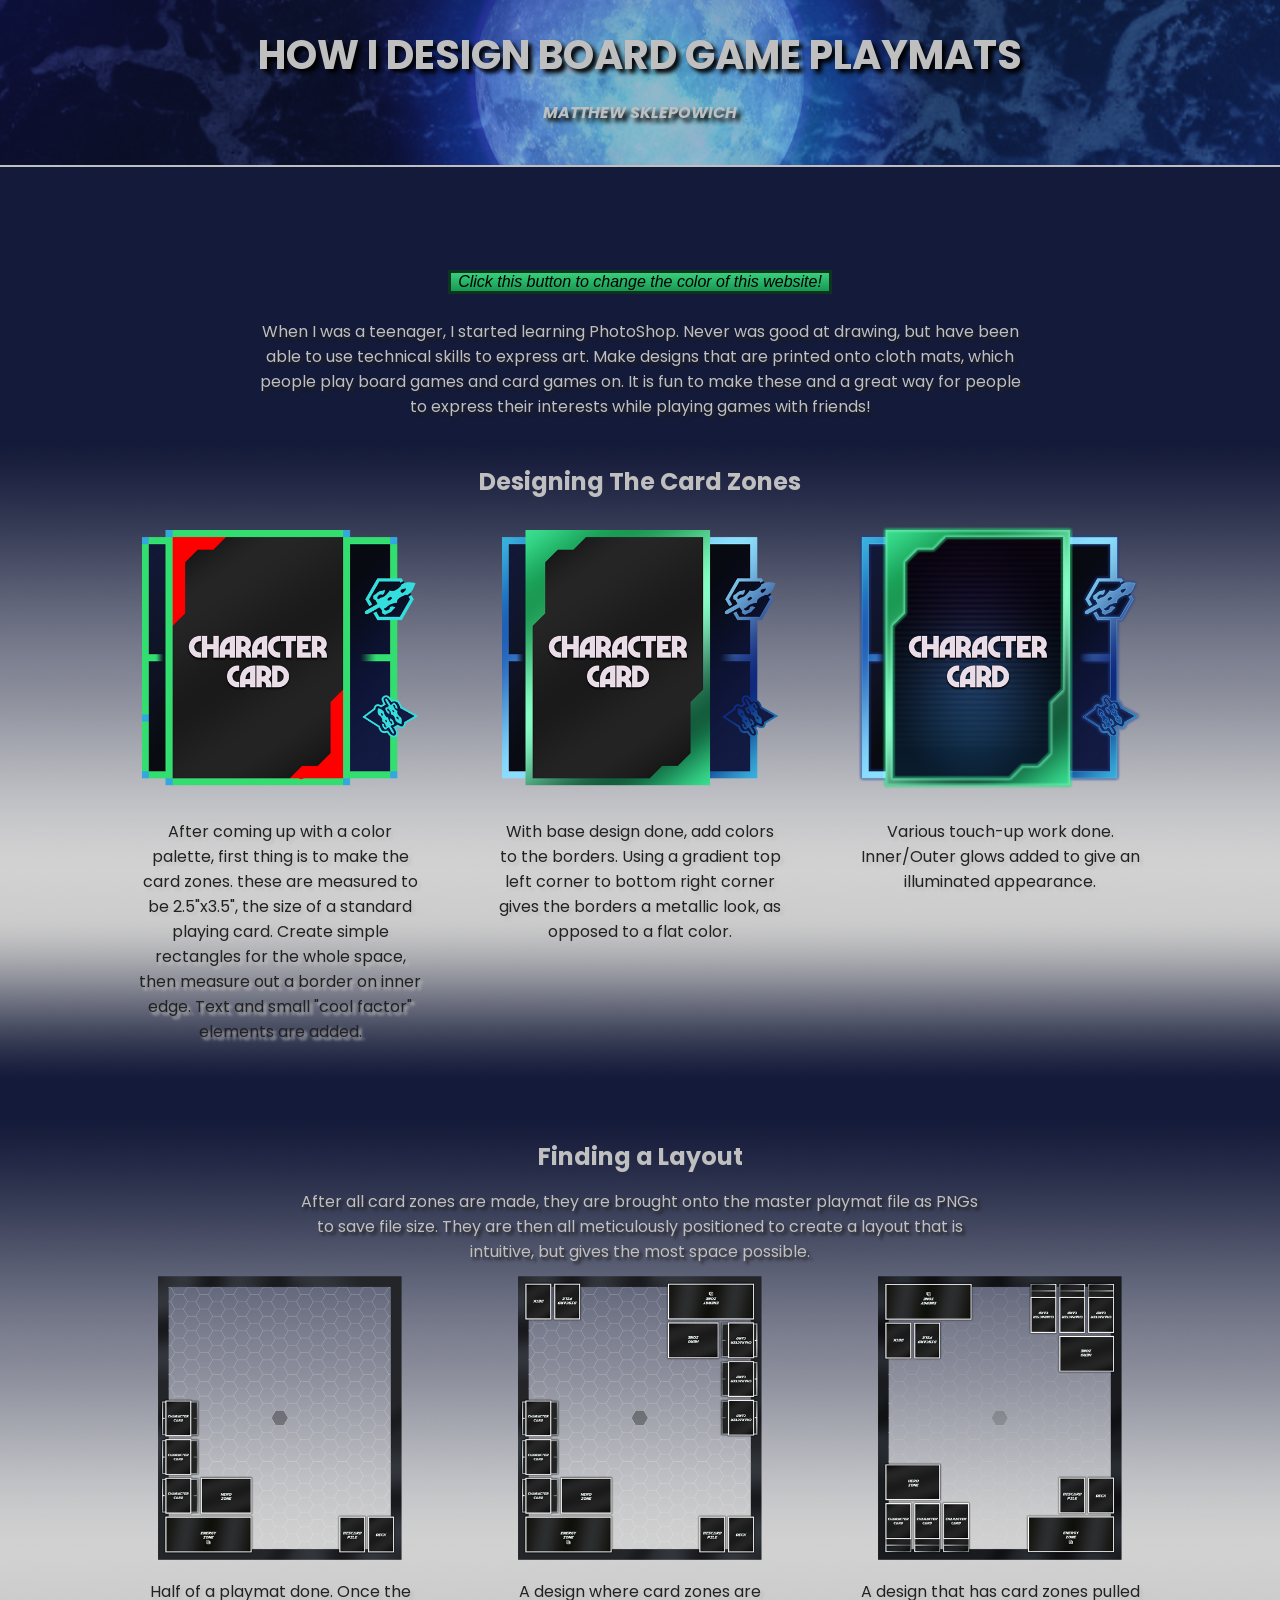
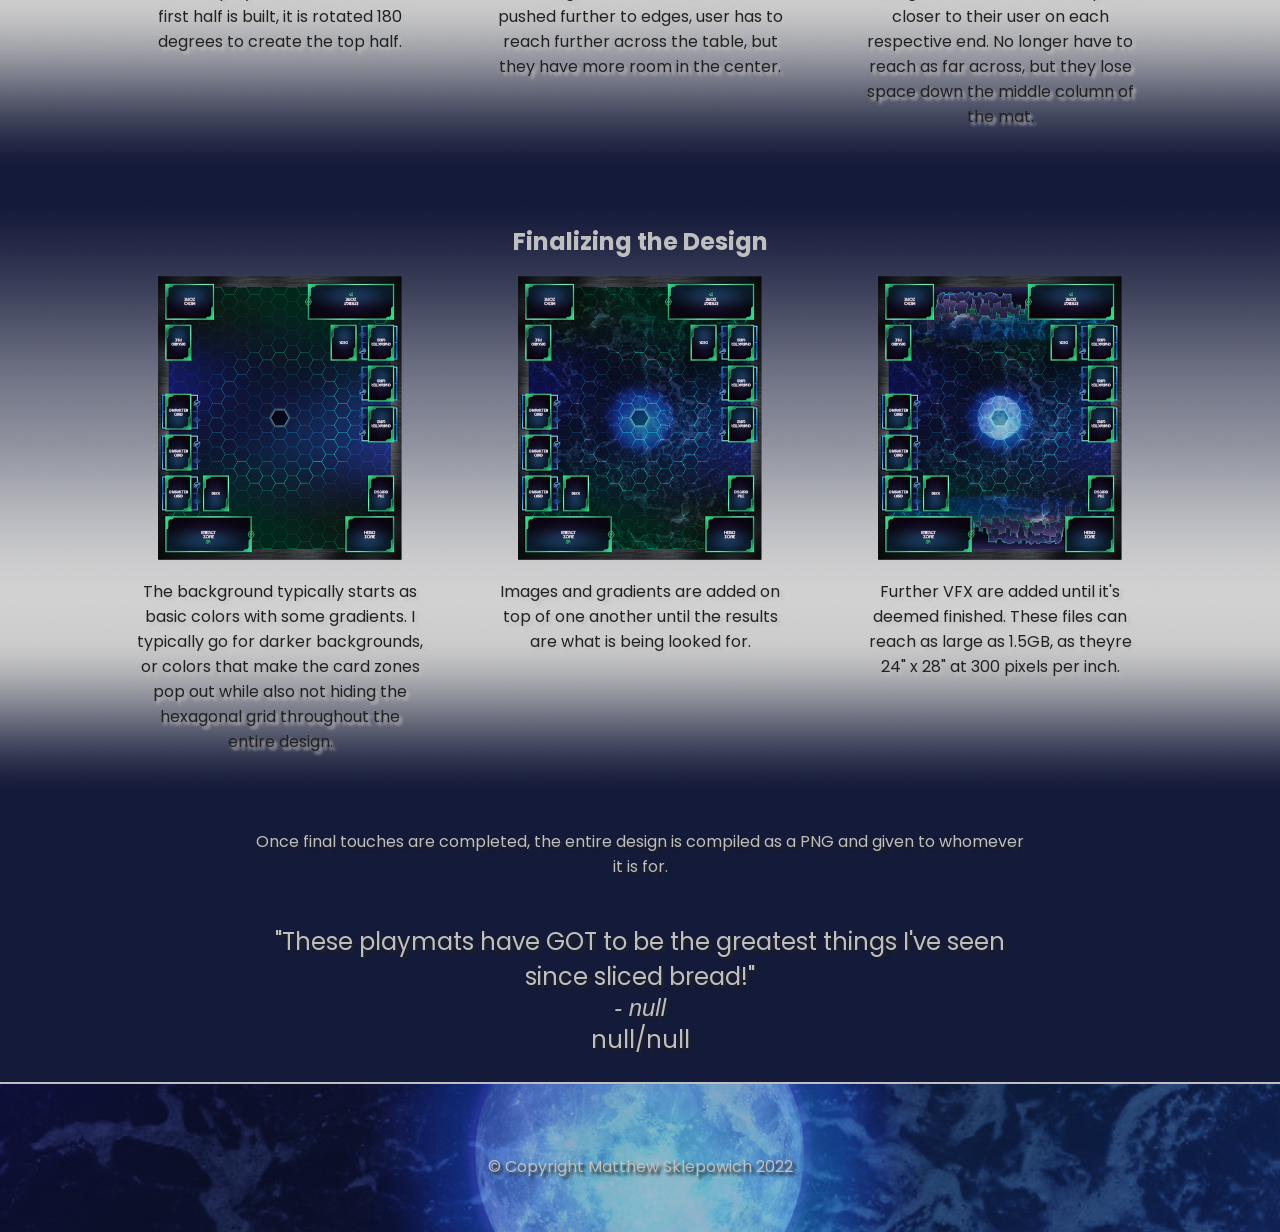
==== commit 6818340f: "Added prompts for user input, displaying elements based on the responses" ====
--- a/index.html
+++ b/index.html
@@ -78,6 +78,15 @@
         </div>
     </div>
     <p class="misc">Once final touches are completed, the entire design is compiled as a PNG and given to whomever it is for.</p>
+
+    <div class="review misc">
+        <p>"These playmats have GOT to be the greatest things I've seen since sliced bread!"</p>
+        <p id="inputName"></p>
+        <div id="starBox" class="colorchange">
+    
+        </div>
+        <p id="inputNum"></p>
+    </div>
     <div id="footer" class="colorchange">
         <p>&copy; Copyright Matthew Sklepowich 2022</p>
     </div>
--- a/css/styles.css
+++ b/css/styles.css
@@ -159,9 +159,24 @@
     text-shadow: 3px 3px 3px #222;
 }
 
+.review{
+    margin-top: 45px;
+}
+.review p {
+    font-size: 1.5em;
+}
+
+#inputName{
+    font-style: italic;
+}
+
+#starbox{
+    width: 100%;
+}
+
 /** FOOTER **/
 #footer{
-    background: url('../images/header_banner.png') no-repeat;
+    background: url('../images/hbb.png') no-repeat;
     background-size: auto;
     background-position: center;
     border-top: 2px solid #bfbfbf;
